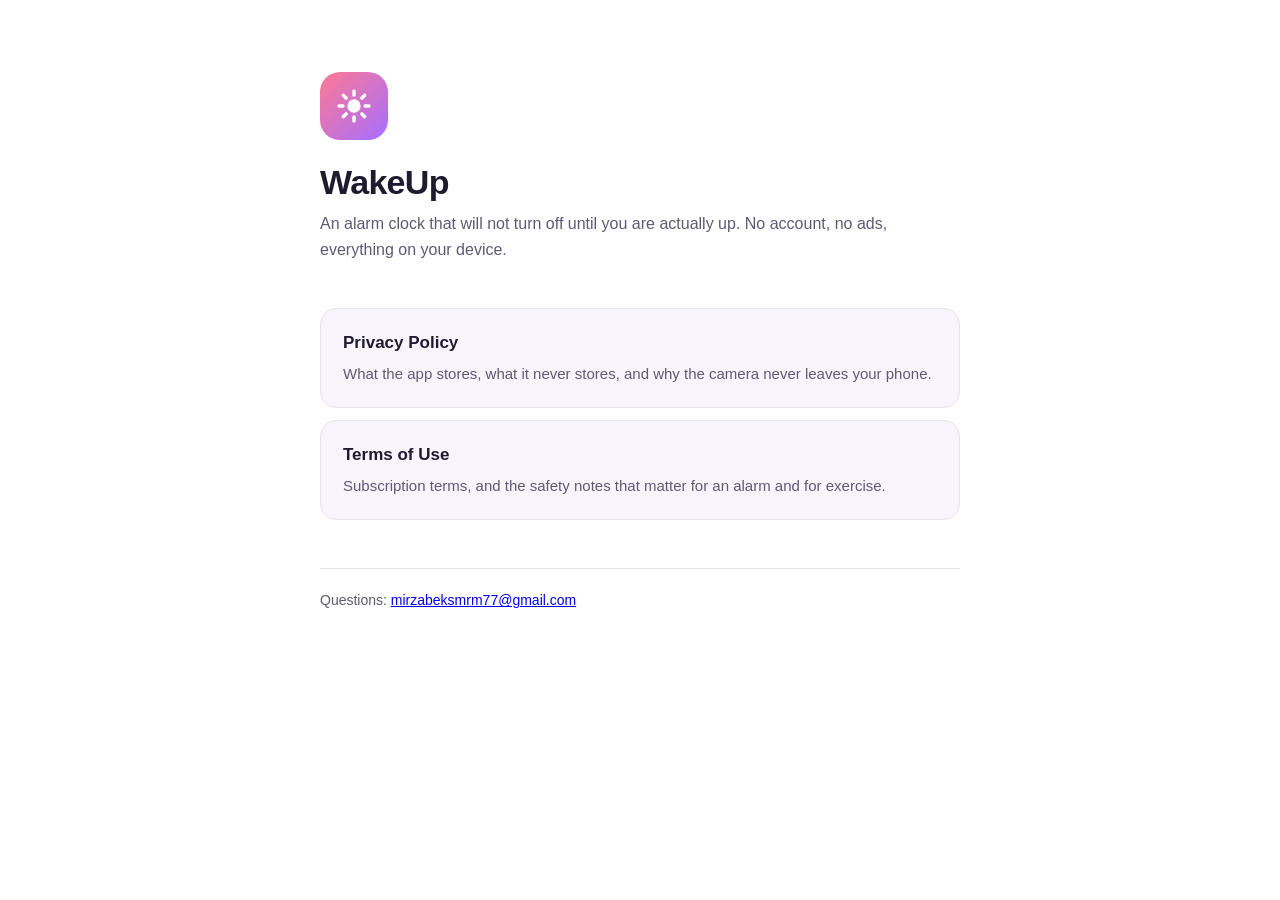
==== index.html @ c68e64c3 "wake up app legal docs" ====
<!doctype html>
<html lang="en">
<head>
<meta charset="utf-8">
<meta name="viewport" content="width=device-width, initial-scale=1">
<title>WakeUp — Legal</title>
<style>
  :root {
    --bg: #ffffff;
    --surface: #f7f5fb;
    --text: #1e1b2e;
    --muted: #5f5a72;
    --line: #e6e2f0;
    --accent: #ff7a93;
    --accent2: #a56eff;
  }
  @media (prefers-color-scheme: dark) {
    :root {
      --bg: #14121c;
      --surface: #1d1a28;
      --text: #f2f0f7;
      --muted: #a9a3bd;
      --line: #2c2839;
    }
  }
  * { box-sizing: border-box; }
  body {
    margin: 0;
    padding: 0 20px 80px;
    background: var(--bg);
    color: var(--text);
    font: 16px/1.65 -apple-system, BlinkMacSystemFont, "Segoe UI", Roboto, Helvetica, Arial, sans-serif;
    -webkit-text-size-adjust: 100%;
  }
  .wrap { max-width: 640px; margin: 0 auto; }
  header { padding: 72px 0 8px; }
  .mark {
    width: 68px; height: 68px; border-radius: 20px;
    background: linear-gradient(135deg, var(--accent), var(--accent2));
    display: grid; place-items: center; margin-bottom: 22px;
  }
  .mark svg { width: 38px; height: 38px; }
  h1 { font-size: 34px; line-height: 1.2; margin: 0 0 8px; letter-spacing: -.02em; }
  .lede { color: var(--muted); margin: 0 0 36px; }
  a.card {
    display: block; text-decoration: none; color: inherit;
    background: var(--surface); border: 1px solid var(--line);
    border-radius: 16px; padding: 20px 22px; margin-bottom: 12px;
    transition: border-color .15s ease;
  }
  a.card:hover { border-color: var(--accent2); }
  a.card strong { display: block; font-size: 17px; margin-bottom: 4px; }
  a.card span { color: var(--muted); font-size: 15px; }
  footer {
    margin-top: 48px; padding-top: 20px;
    border-top: 1px solid var(--line);
    color: var(--muted); font-size: 14px;
  }
  .placeholder {
    background: rgba(255,122,147,.14);
    border-radius: 5px; padding: 1px 6px; font-weight: 600;
  }
</style>
</head>
<body>
<div class="wrap">

<header>
  <div class="mark" aria-hidden="true">
    <svg viewBox="0 0 24 24" fill="none" stroke="#fff" stroke-width="2.2" stroke-linecap="round">
      <circle cx="12" cy="12" r="4.2" fill="#fff" stroke="none"/>
      <path d="M12 2.6v2.4M12 19v2.4M2.6 12h2.4M19 12h2.4M5.3 5.3l1.7 1.7M17 17l1.7 1.7M18.7 5.3L17 7M7 17l-1.7 1.7"/>
    </svg>
  </div>
  <h1>WakeUp</h1>
  <p class="lede">An alarm clock that will not turn off until you are actually up.
  No account, no ads, everything on your device.</p>
</header>

<a class="card" href="privacy.html">
  <strong>Privacy Policy</strong>
  <span>What the app stores, what it never stores, and why the camera never leaves your phone.</span>
</a>

<a class="card" href="terms.html">
  <strong>Terms of Use</strong>
  <span>Subscription terms, and the safety notes that matter for an alarm and for exercise.</span>
</a>

<footer>
  Questions: <a href="mailto:mirzabeksmrm77@gmail.com">mirzabeksmrm77@gmail.com</a>
</footer>

</div>
</body>
</html>
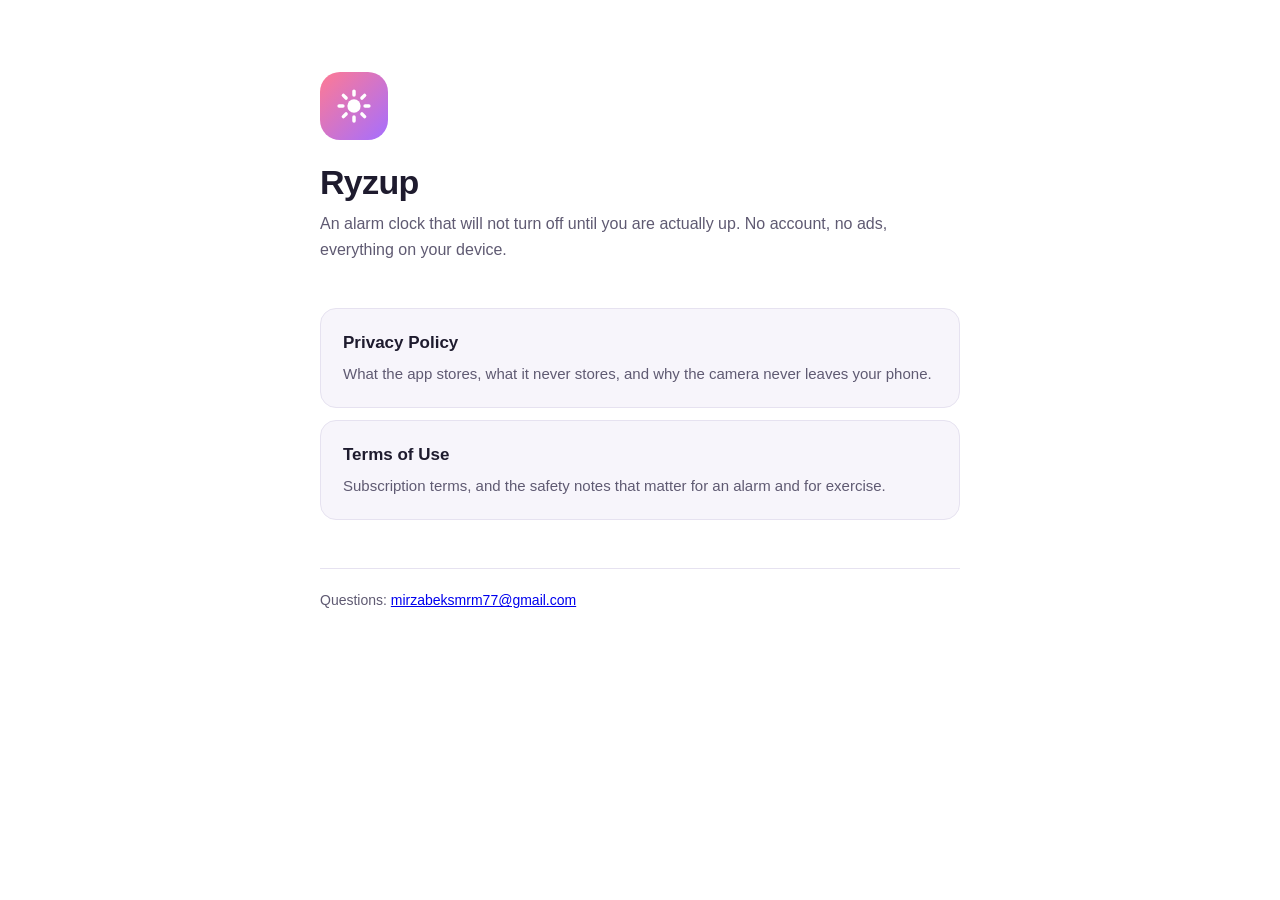
==== commit a6badd88: "Rename to Ryzup" ====
--- a/index.html
+++ b/index.html
@@ -3,7 +3,7 @@
 <head>
 <meta charset="utf-8">
 <meta name="viewport" content="width=device-width, initial-scale=1">
-<title>WakeUp — Legal</title>
+<title>Ryzup — Legal</title>
 <style>
   :root {
     --bg: #ffffff;
@@ -56,10 +56,6 @@
     border-top: 1px solid var(--line);
     color: var(--muted); font-size: 14px;
   }
-  .placeholder {
-    background: rgba(255,122,147,.14);
-    border-radius: 5px; padding: 1px 6px; font-weight: 600;
-  }
 </style>
 </head>
 <body>
@@ -72,7 +68,7 @@
       <path d="M12 2.6v2.4M12 19v2.4M2.6 12h2.4M19 12h2.4M5.3 5.3l1.7 1.7M17 17l1.7 1.7M18.7 5.3L17 7M7 17l-1.7 1.7"/>
     </svg>
   </div>
-  <h1>WakeUp</h1>
+  <h1>Ryzup</h1>
   <p class="lede">An alarm clock that will not turn off until you are actually up.
   No account, no ads, everything on your device.</p>
 </header>
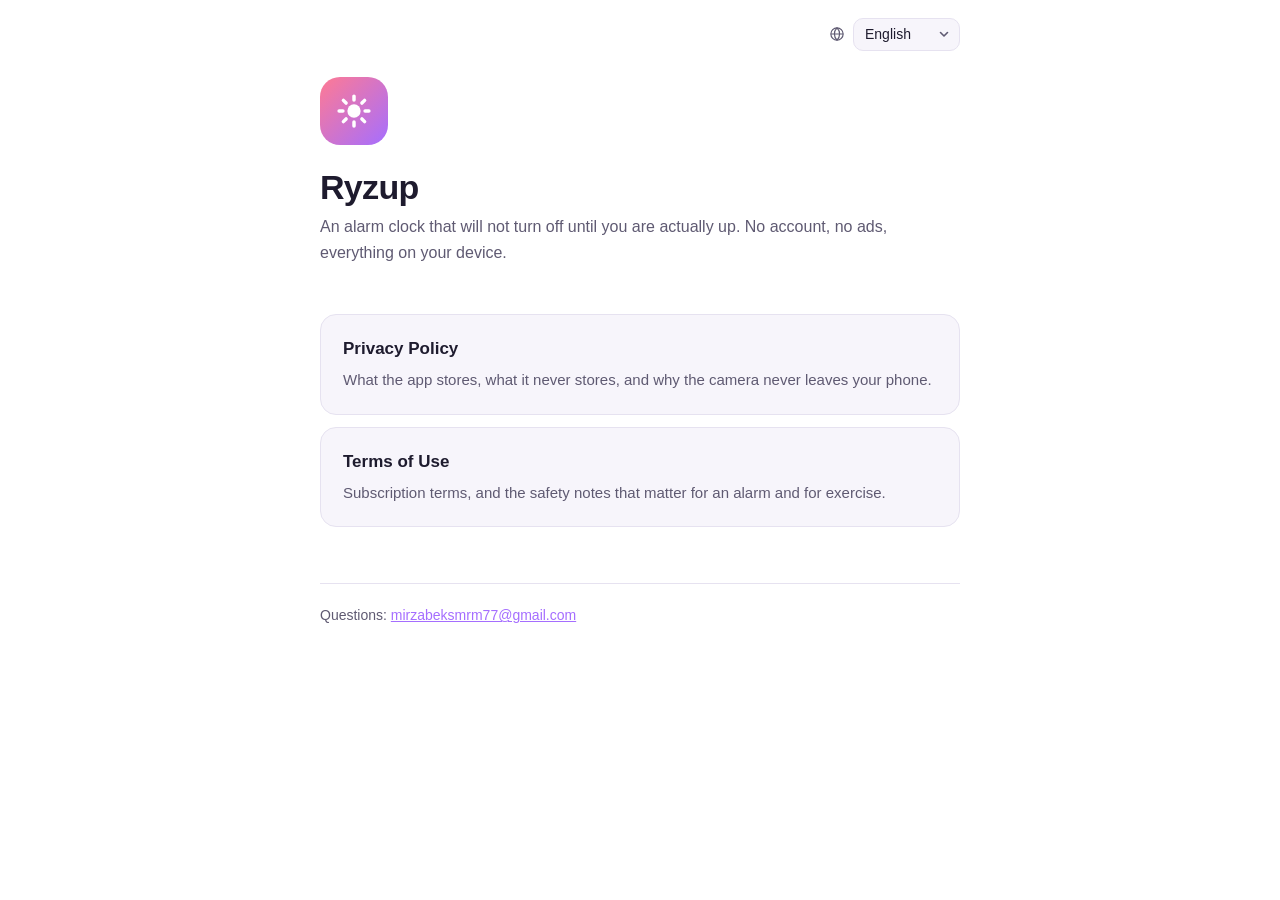
==== commit c2e9a663: "Localize legal pages into seven languages English, Russian, Spanish, German, French, Portuguese and " ====
--- a/index.html
+++ b/index.html
@@ -4,89 +4,207 @@
 <meta charset="utf-8">
 <meta name="viewport" content="width=device-width, initial-scale=1">
 <title>Ryzup — Legal</title>
-<style>
-  :root {
-    --bg: #ffffff;
-    --surface: #f7f5fb;
-    --text: #1e1b2e;
-    --muted: #5f5a72;
-    --line: #e6e2f0;
-    --accent: #ff7a93;
-    --accent2: #a56eff;
-  }
-  @media (prefers-color-scheme: dark) {
-    :root {
-      --bg: #14121c;
-      --surface: #1d1a28;
-      --text: #f2f0f7;
-      --muted: #a9a3bd;
-      --line: #2c2839;
-    }
-  }
-  * { box-sizing: border-box; }
-  body {
-    margin: 0;
-    padding: 0 20px 80px;
-    background: var(--bg);
-    color: var(--text);
-    font: 16px/1.65 -apple-system, BlinkMacSystemFont, "Segoe UI", Roboto, Helvetica, Arial, sans-serif;
-    -webkit-text-size-adjust: 100%;
-  }
-  .wrap { max-width: 640px; margin: 0 auto; }
-  header { padding: 72px 0 8px; }
-  .mark {
-    width: 68px; height: 68px; border-radius: 20px;
-    background: linear-gradient(135deg, var(--accent), var(--accent2));
-    display: grid; place-items: center; margin-bottom: 22px;
-  }
-  .mark svg { width: 38px; height: 38px; }
-  h1 { font-size: 34px; line-height: 1.2; margin: 0 0 8px; letter-spacing: -.02em; }
-  .lede { color: var(--muted); margin: 0 0 36px; }
-  a.card {
-    display: block; text-decoration: none; color: inherit;
-    background: var(--surface); border: 1px solid var(--line);
-    border-radius: 16px; padding: 20px 22px; margin-bottom: 12px;
-    transition: border-color .15s ease;
-  }
-  a.card:hover { border-color: var(--accent2); }
-  a.card strong { display: block; font-size: 17px; margin-bottom: 4px; }
-  a.card span { color: var(--muted); font-size: 15px; }
-  footer {
-    margin-top: 48px; padding-top: 20px;
-    border-top: 1px solid var(--line);
-    color: var(--muted); font-size: 14px;
-  }
-</style>
+<link rel="stylesheet" href="assets/style.css">
+<link rel="alternate" hreflang="x-default" href="index.html">
+<link rel="alternate" hreflang="en" href="index.html?lang=en">
+<link rel="alternate" hreflang="ru" href="index.html?lang=ru">
+<link rel="alternate" hreflang="es" href="index.html?lang=es">
+<link rel="alternate" hreflang="de" href="index.html?lang=de">
+<link rel="alternate" hreflang="fr" href="index.html?lang=fr">
+<link rel="alternate" hreflang="pt" href="index.html?lang=pt">
+<link rel="alternate" hreflang="ja" href="index.html?lang=ja">
+<script>document.documentElement.className += ' js';</script>
 </head>
 <body>
-<div class="wrap">
-
-<header>
+<div class="wrap narrow">
+
+<div class="langbar">
+  <svg viewBox="0 0 24 24" fill="none" stroke="currentColor" stroke-width="1.8" aria-hidden="true">
+    <circle cx="12" cy="12" r="9.2"/>
+    <path d="M2.8 12h18.4M12 2.8c2.6 2.6 3.9 5.7 3.9 9.2s-1.3 6.6-3.9 9.2c-2.6-2.6-3.9-5.7-3.9-9.2S9.4 5.4 12 2.8z"/>
+  </svg>
+  <select id="langpick" aria-label="Language / Язык / Sprache">
+    <option value="en">English</option>
+    <option value="ru">Русский</option>
+    <option value="es">Español</option>
+    <option value="de">Deutsch</option>
+    <option value="fr">Français</option>
+    <option value="pt">Português</option>
+    <option value="ja">日本語</option>
+  </select>
+</div>
+
+<div class="brand">
   <div class="mark" aria-hidden="true">
     <svg viewBox="0 0 24 24" fill="none" stroke="#fff" stroke-width="2.2" stroke-linecap="round">
       <circle cx="12" cy="12" r="4.2" fill="#fff" stroke="none"/>
       <path d="M12 2.6v2.4M12 19v2.4M2.6 12h2.4M19 12h2.4M5.3 5.3l1.7 1.7M17 17l1.7 1.7M18.7 5.3L17 7M7 17l-1.7 1.7"/>
     </svg>
   </div>
-  <h1>Ryzup</h1>
-  <p class="lede">An alarm clock that will not turn off until you are actually up.
-  No account, no ads, everything on your device.</p>
-</header>
-
-<a class="card" href="privacy.html">
-  <strong>Privacy Policy</strong>
-  <span>What the app stores, what it never stores, and why the camera never leaves your phone.</span>
-</a>
-
-<a class="card" href="terms.html">
-  <strong>Terms of Use</strong>
-  <span>Subscription terms, and the safety notes that matter for an alarm and for exercise.</span>
-</a>
-
-<footer>
-  Questions: <a href="mailto:mirzabeksmrm77@gmail.com">mirzabeksmrm77@gmail.com</a>
-</footer>
-
+</div>
+
+<!-- ENGLISH -->
+<section class="i18n" lang="en" data-title="Ryzup — Legal">
+  <header>
+    <h1>Ryzup</h1>
+    <p class="lede">An alarm clock that will not turn off until you are actually up.
+    No account, no ads, everything on your device.</p>
+  </header>
+
+  <a class="card" href="privacy.html">
+    <strong>Privacy Policy</strong>
+    <span>What the app stores, what it never stores, and why the camera never leaves your phone.</span>
+  </a>
+
+  <a class="card" href="terms.html">
+    <strong>Terms of Use</strong>
+    <span>Subscription terms, and the safety notes that matter for an alarm and for exercise.</span>
+  </a>
+
+  <footer>
+    Questions: <a href="mailto:mirzabeksmrm77@gmail.com">mirzabeksmrm77@gmail.com</a>
+  </footer>
+</section>
+
+<!-- РУССКИЙ -->
+<section class="i18n" lang="ru" data-title="Ryzup — Правовая информация">
+  <header>
+    <h1>Ryzup</h1>
+    <p class="lede">Будильник, который не выключится, пока вы действительно не встанете.
+    Без аккаунта, без рекламы, все данные — на вашем устройстве.</p>
+  </header>
+
+  <a class="card" href="privacy.html">
+    <strong>Политика конфиденциальности</strong>
+    <span>Что приложение хранит, чего не хранит никогда и почему изображение с камеры не покидает ваш телефон.</span>
+  </a>
+
+  <a class="card" href="terms.html">
+    <strong>Условия использования</strong>
+    <span>Условия подписки и то, что важно знать о безопасности будильника и упражнений.</span>
+  </a>
+
+  <footer>
+    Вопросы: <a href="mailto:mirzabeksmrm77@gmail.com">mirzabeksmrm77@gmail.com</a>
+  </footer>
+</section>
+
+<!-- ESPAÑOL -->
+<section class="i18n" lang="es" data-title="Ryzup — Información legal">
+  <header>
+    <h1>Ryzup</h1>
+    <p class="lede">Un despertador que no se apaga hasta que estás realmente en pie.
+    Sin cuenta, sin anuncios, todo en tu dispositivo.</p>
+  </header>
+
+  <a class="card" href="privacy.html">
+    <strong>Política de Privacidad</strong>
+    <span>Qué guarda la app, qué no guarda nunca y por qué la cámara nunca sale de tu teléfono.</span>
+  </a>
+
+  <a class="card" href="terms.html">
+    <strong>Términos de Uso</strong>
+    <span>Las condiciones de la suscripción y las advertencias de seguridad que importan en una alarma y en el ejercicio.</span>
+  </a>
+
+  <footer>
+    Preguntas: <a href="mailto:mirzabeksmrm77@gmail.com">mirzabeksmrm77@gmail.com</a>
+  </footer>
+</section>
+
+<!-- DEUTSCH -->
+<section class="i18n" lang="de" data-title="Ryzup — Rechtliches">
+  <header>
+    <h1>Ryzup</h1>
+    <p class="lede">Ein Wecker, der sich erst abschalten lässt, wenn du wirklich auf den Beinen bist.
+    Kein Konto, keine Werbung, alles auf deinem Gerät.</p>
+  </header>
+
+  <a class="card" href="privacy.html">
+    <strong>Datenschutzerklärung</strong>
+    <span>Was die App speichert, was sie niemals speichert und warum das Kamerabild dein Telefon nie verlässt.</span>
+  </a>
+
+  <a class="card" href="terms.html">
+    <strong>Nutzungsbedingungen</strong>
+    <span>Abo-Bedingungen und die Sicherheitshinweise, die bei einem Wecker und bei Sport wichtig sind.</span>
+  </a>
+
+  <footer>
+    Fragen: <a href="mailto:mirzabeksmrm77@gmail.com">mirzabeksmrm77@gmail.com</a>
+  </footer>
+</section>
+
+<!-- FRANÇAIS -->
+<section class="i18n" lang="fr" data-title="Ryzup — Mentions légales">
+  <header>
+    <h1>Ryzup</h1>
+    <p class="lede">Un réveil qui ne s'arrête pas avant que vous soyez vraiment debout.
+    Sans compte, sans publicité, tout reste sur votre appareil.</p>
+  </header>
+
+  <a class="card" href="privacy.html">
+    <strong>Politique de confidentialité</strong>
+    <span>Ce que l'app enregistre, ce qu'elle n'enregistre jamais, et pourquoi l'image de la caméra ne quitte jamais votre téléphone.</span>
+  </a>
+
+  <a class="card" href="terms.html">
+    <strong>Conditions d'utilisation</strong>
+    <span>Les conditions d'abonnement et les consignes de sécurité qui comptent pour un réveil et pour l'exercice.</span>
+  </a>
+
+  <footer>
+    Questions : <a href="mailto:mirzabeksmrm77@gmail.com">mirzabeksmrm77@gmail.com</a>
+  </footer>
+</section>
+
+<!-- PORTUGUÊS -->
+<section class="i18n" lang="pt" data-title="Ryzup — Informações legais">
+  <header>
+    <h1>Ryzup</h1>
+    <p class="lede">Um despertador que não desliga até você estar realmente de pé.
+    Sem conta, sem anúncios, tudo no seu dispositivo.</p>
+  </header>
+
+  <a class="card" href="privacy.html">
+    <strong>Política de Privacidade</strong>
+    <span>O que o app guarda, o que ele nunca guarda e por que a imagem da câmera nunca sai do seu telefone.</span>
+  </a>
+
+  <a class="card" href="terms.html">
+    <strong>Termos de Uso</strong>
+    <span>As condições da assinatura e os avisos de segurança que importam para um despertador e para exercícios.</span>
+  </a>
+
+  <footer>
+    Dúvidas: <a href="mailto:mirzabeksmrm77@gmail.com">mirzabeksmrm77@gmail.com</a>
+  </footer>
+</section>
+
+<!-- 日本語 -->
+<section class="i18n" lang="ja" data-title="Ryzup — 法的情報">
+  <header>
+    <h1>Ryzup</h1>
+    <p class="lede">本当に起き上がるまで止まらない目覚まし時計。
+    アカウント不要、広告なし、データはすべて端末内に。</p>
+  </header>
+
+  <a class="card" href="privacy.html">
+    <strong>プライバシーポリシー</strong>
+    <span>アプリが保存するもの、決して保存しないもの、そしてカメラの映像が端末から出ない理由。</span>
+  </a>
+
+  <a class="card" href="terms.html">
+    <strong>利用規約</strong>
+    <span>サブスクリプションの条件と、アラームおよび運動に関する安全上の注意。</span>
+  </a>
+
+  <footer>
+    お問い合わせ: <a href="mailto:mirzabeksmrm77@gmail.com">mirzabeksmrm77@gmail.com</a>
+  </footer>
+</section>
+
+<script src="assets/i18n.js"></script>
 </div>
 </body>
 </html>
--- a/assets/style.css
+++ b/assets/style.css
@@ -0,0 +1,123 @@
+:root {
+  --bg: #ffffff;
+  --surface: #f7f5fb;
+  --warn: #fff4f0;
+  --warnline: #ffd0c4;
+  --text: #1e1b2e;
+  --muted: #5f5a72;
+  --line: #e6e2f0;
+  --accent: #ff7a93;
+  --accent2: #a56eff;
+}
+@media (prefers-color-scheme: dark) {
+  :root {
+    --bg: #14121c;
+    --surface: #1d1a28;
+    --warn: #2a1d1e;
+    --warnline: #4a2d2b;
+    --text: #f2f0f7;
+    --muted: #a9a3bd;
+    --line: #2c2839;
+  }
+}
+* { box-sizing: border-box; }
+body {
+  margin: 0;
+  padding: 0 20px 80px;
+  background: var(--bg);
+  color: var(--text);
+  font: 16px/1.65 -apple-system, BlinkMacSystemFont, "Segoe UI", Roboto, Helvetica, Arial, sans-serif;
+  -webkit-text-size-adjust: 100%;
+}
+:lang(ja) {
+  font-family: -apple-system, BlinkMacSystemFont, "Hiragino Sans", "Hiragino Kaku Gothic ProN",
+    "Yu Gothic", "Segoe UI", Roboto, sans-serif;
+}
+.wrap { max-width: 720px; margin: 0 auto; }
+.wrap.narrow { max-width: 640px; }
+
+/* Language switcher */
+.langbar {
+  display: flex; justify-content: flex-end; align-items: center; gap: 8px;
+  padding-top: 18px;
+}
+.langbar svg { width: 16px; height: 16px; color: var(--muted); flex: none; }
+.langbar select {
+  appearance: none; -webkit-appearance: none;
+  background: var(--surface); color: var(--text);
+  border: 1px solid var(--line); border-radius: 10px;
+  padding: 7px 30px 7px 11px; font: inherit; font-size: 14px;
+  cursor: pointer; line-height: 1.2;
+  background-image: url("data:image/svg+xml;charset=utf-8,%3Csvg xmlns='http://www.w3.org/2000/svg' viewBox='0 0 12 12'%3E%3Cpath d='M2.5 4.5L6 8l3.5-3.5' fill='none' stroke='%235f5a72' stroke-width='1.6' stroke-linecap='round' stroke-linejoin='round'/%3E%3C/svg%3E");
+  background-repeat: no-repeat; background-position: right 9px center; background-size: 12px;
+}
+.langbar select:focus-visible { outline: 2px solid var(--accent2); outline-offset: 2px; }
+
+/* Only one language visible once the switcher is running */
+.js .i18n { display: none; }
+.js .i18n.is-active { display: block; }
+
+header { padding: 38px 0 12px; }
+.mark {
+  width: 68px; height: 68px; border-radius: 20px;
+  background: linear-gradient(135deg, var(--accent), var(--accent2));
+  display: grid; place-items: center; margin-bottom: 22px;
+}
+.mark svg { width: 38px; height: 38px; }
+.eyebrow {
+  font-size: 13px; font-weight: 700; letter-spacing: .12em; text-transform: uppercase;
+  background: linear-gradient(90deg, var(--accent), var(--accent2));
+  -webkit-background-clip: text; background-clip: text; color: transparent;
+}
+h1 { font-size: 34px; line-height: 1.2; margin: 10px 0 6px; letter-spacing: -.02em; }
+.lede { color: var(--muted); margin: 0 0 36px; }
+.date { color: var(--muted); font-size: 14px; margin: 0 0 28px; }
+h2 { font-size: 20px; margin: 38px 0 10px; letter-spacing: -.01em; }
+h3 { font-size: 16px; margin: 24px 0 6px; }
+p, li { color: var(--text); }
+ul { padding-left: 20px; }
+li { margin: 6px 0; }
+a { color: var(--accent2); }
+
+a.card {
+  display: block; text-decoration: none; color: inherit;
+  background: var(--surface); border: 1px solid var(--line);
+  border-radius: 16px; padding: 20px 22px; margin-bottom: 12px;
+  transition: border-color .15s ease;
+}
+a.card:hover { border-color: var(--accent2); }
+a.card strong { display: block; font-size: 17px; margin-bottom: 4px; }
+a.card span { color: var(--muted); font-size: 15px; }
+
+.summary {
+  background: var(--surface);
+  border: 1px solid var(--line);
+  border-radius: 16px;
+  padding: 20px 22px;
+  margin: 24px 0 8px;
+}
+.summary h2 { margin-top: 0; }
+
+table { border-collapse: collapse; width: 100%; margin: 14px 0; font-size: 15px; }
+th, td { text-align: left; padding: 10px 12px; border-bottom: 1px solid var(--line); }
+th { color: var(--muted); font-weight: 600; }
+
+.callout {
+  background: var(--warn);
+  border: 1px solid var(--warnline);
+  border-radius: 16px;
+  padding: 20px 22px;
+  margin: 24px 0;
+}
+.callout h2 { margin-top: 0; }
+
+footer {
+  margin-top: 56px; padding-top: 20px;
+  border-top: 1px solid var(--line);
+  color: var(--muted); font-size: 14px;
+}
+footer a { margin-right: 16px; }
+
+/* Index page: logo sits above the per-language blocks */
+.brand { padding: 26px 0 0; }
+.brand ~ .i18n header { padding-top: 0; }
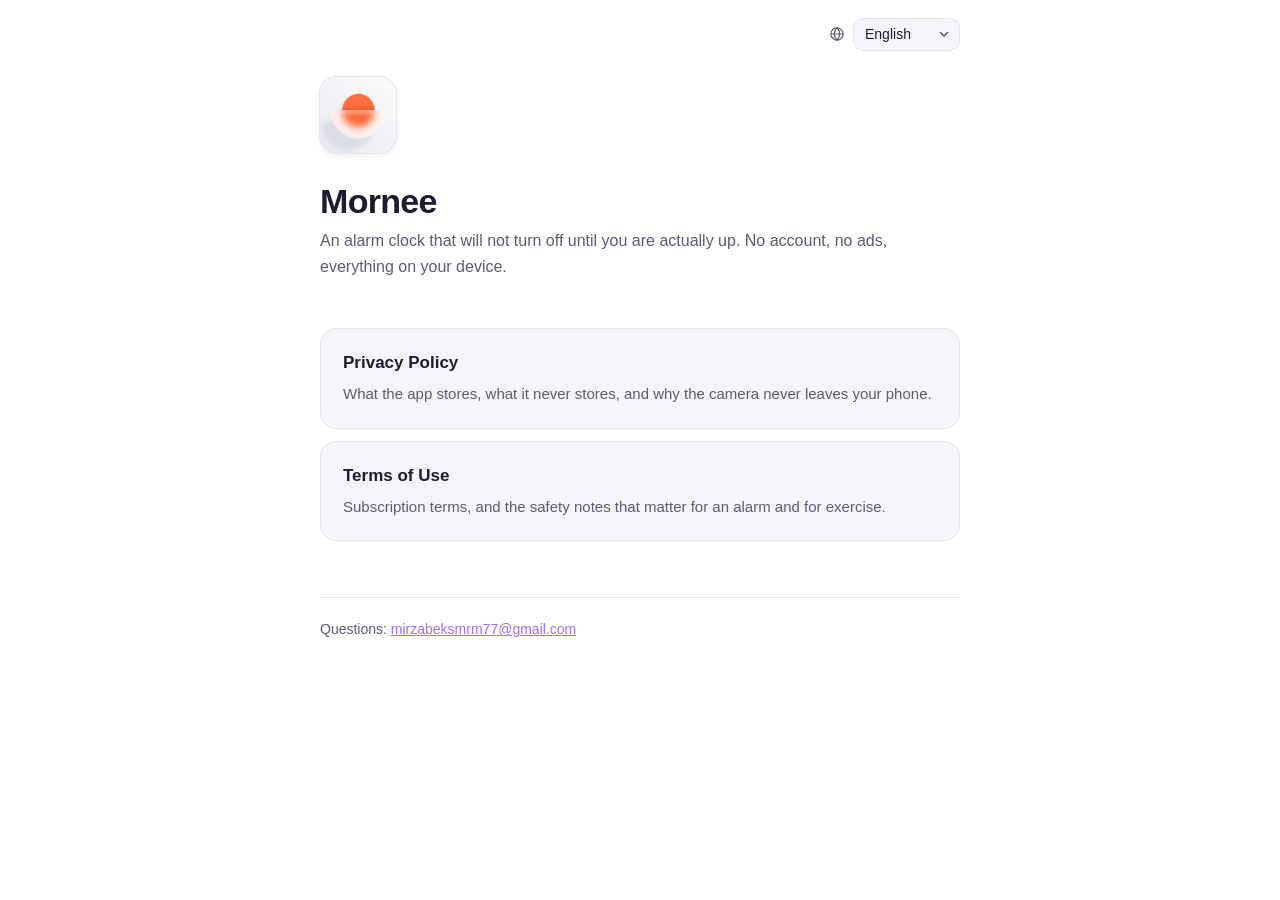
==== commit ff7698c4: "Rename to Mornee and use the app icon as the logo The app is called Mornee now, so the name changes " ====
--- a/index.html
+++ b/index.html
@@ -3,8 +3,10 @@
 <head>
 <meta charset="utf-8">
 <meta name="viewport" content="width=device-width, initial-scale=1">
-<title>Ryzup — Legal</title>
+<title>Mornee — Legal</title>
 <link rel="stylesheet" href="assets/style.css">
+<link rel="icon" type="image/png" href="assets/favicon.png">
+<link rel="apple-touch-icon" href="assets/apple-touch-icon.png">
 <link rel="alternate" hreflang="x-default" href="index.html">
 <link rel="alternate" hreflang="en" href="index.html?lang=en">
 <link rel="alternate" hreflang="ru" href="index.html?lang=ru">
@@ -35,18 +37,14 @@
 </div>
 
 <div class="brand">
-  <div class="mark" aria-hidden="true">
-    <svg viewBox="0 0 24 24" fill="none" stroke="#fff" stroke-width="2.2" stroke-linecap="round">
-      <circle cx="12" cy="12" r="4.2" fill="#fff" stroke="none"/>
-      <path d="M12 2.6v2.4M12 19v2.4M2.6 12h2.4M19 12h2.4M5.3 5.3l1.7 1.7M17 17l1.7 1.7M18.7 5.3L17 7M7 17l-1.7 1.7"/>
-    </svg>
-  </div>
+  <img class="mark lg" src="assets/logo.png" width="76" height="76"
+       alt="Mornee — a sun rising behind a frosted half-circle">
 </div>
 
 <!-- ENGLISH -->
-<section class="i18n" lang="en" data-title="Ryzup — Legal">
-  <header>
-    <h1>Ryzup</h1>
+<section class="i18n" lang="en" data-title="Mornee — Legal">
+  <header>
+    <h1>Mornee</h1>
     <p class="lede">An alarm clock that will not turn off until you are actually up.
     No account, no ads, everything on your device.</p>
   </header>
@@ -67,9 +65,9 @@
 </section>
 
 <!-- РУССКИЙ -->
-<section class="i18n" lang="ru" data-title="Ryzup — Правовая информация">
-  <header>
-    <h1>Ryzup</h1>
+<section class="i18n" lang="ru" data-title="Mornee — Правовая информация">
+  <header>
+    <h1>Mornee</h1>
     <p class="lede">Будильник, который не выключится, пока вы действительно не встанете.
     Без аккаунта, без рекламы, все данные — на вашем устройстве.</p>
   </header>
@@ -90,9 +88,9 @@
 </section>
 
 <!-- ESPAÑOL -->
-<section class="i18n" lang="es" data-title="Ryzup — Información legal">
-  <header>
-    <h1>Ryzup</h1>
+<section class="i18n" lang="es" data-title="Mornee — Información legal">
+  <header>
+    <h1>Mornee</h1>
     <p class="lede">Un despertador que no se apaga hasta que estás realmente en pie.
     Sin cuenta, sin anuncios, todo en tu dispositivo.</p>
   </header>
@@ -113,9 +111,9 @@
 </section>
 
 <!-- DEUTSCH -->
-<section class="i18n" lang="de" data-title="Ryzup — Rechtliches">
-  <header>
-    <h1>Ryzup</h1>
+<section class="i18n" lang="de" data-title="Mornee — Rechtliches">
+  <header>
+    <h1>Mornee</h1>
     <p class="lede">Ein Wecker, der sich erst abschalten lässt, wenn du wirklich auf den Beinen bist.
     Kein Konto, keine Werbung, alles auf deinem Gerät.</p>
   </header>
@@ -136,9 +134,9 @@
 </section>
 
 <!-- FRANÇAIS -->
-<section class="i18n" lang="fr" data-title="Ryzup — Mentions légales">
-  <header>
-    <h1>Ryzup</h1>
+<section class="i18n" lang="fr" data-title="Mornee — Mentions légales">
+  <header>
+    <h1>Mornee</h1>
     <p class="lede">Un réveil qui ne s'arrête pas avant que vous soyez vraiment debout.
     Sans compte, sans publicité, tout reste sur votre appareil.</p>
   </header>
@@ -159,9 +157,9 @@
 </section>
 
 <!-- PORTUGUÊS -->
-<section class="i18n" lang="pt" data-title="Ryzup — Informações legais">
-  <header>
-    <h1>Ryzup</h1>
+<section class="i18n" lang="pt" data-title="Mornee — Informações legais">
+  <header>
+    <h1>Mornee</h1>
     <p class="lede">Um despertador que não desliga até você estar realmente de pé.
     Sem conta, sem anúncios, tudo no seu dispositivo.</p>
   </header>
@@ -182,9 +180,9 @@
 </section>
 
 <!-- 日本語 -->
-<section class="i18n" lang="ja" data-title="Ryzup — 法的情報">
-  <header>
-    <h1>Ryzup</h1>
+<section class="i18n" lang="ja" data-title="Mornee — 法的情報">
+  <header>
+    <h1>Mornee</h1>
     <p class="lede">本当に起き上がるまで止まらない目覚まし時計。
     アカウント不要、広告なし、データはすべて端末内に。</p>
   </header>
--- a/assets/style.css
+++ b/assets/style.css
@@ -59,11 +59,11 @@
 
 header { padding: 38px 0 12px; }
 .mark {
-  width: 68px; height: 68px; border-radius: 20px;
-  background: linear-gradient(135deg, var(--accent), var(--accent2));
-  display: grid; place-items: center; margin-bottom: 22px;
+  display: block; border-radius: 22.4%;
+  box-shadow: 0 0 0 1px var(--line), 0 2px 8px rgba(30, 27, 46, .08);
 }
-.mark svg { width: 38px; height: 38px; }
+.mark.lg { width: 76px; height: 76px; }
+.mark.sm { width: 36px; height: 36px; }
 .eyebrow {
   font-size: 13px; font-weight: 700; letter-spacing: .12em; text-transform: uppercase;
   background: linear-gradient(90deg, var(--accent), var(--accent2));
@@ -118,6 +118,6 @@
 }
 footer a { margin-right: 16px; }
 
-/* Index page: logo sits above the per-language blocks */
-.brand { padding: 26px 0 0; }
+/* The logo is language-independent, so it sits above the per-language blocks */
+.brand { padding: 26px 0 18px; display: flex; align-items: center; gap: 12px; }
 .brand ~ .i18n header { padding-top: 0; }
